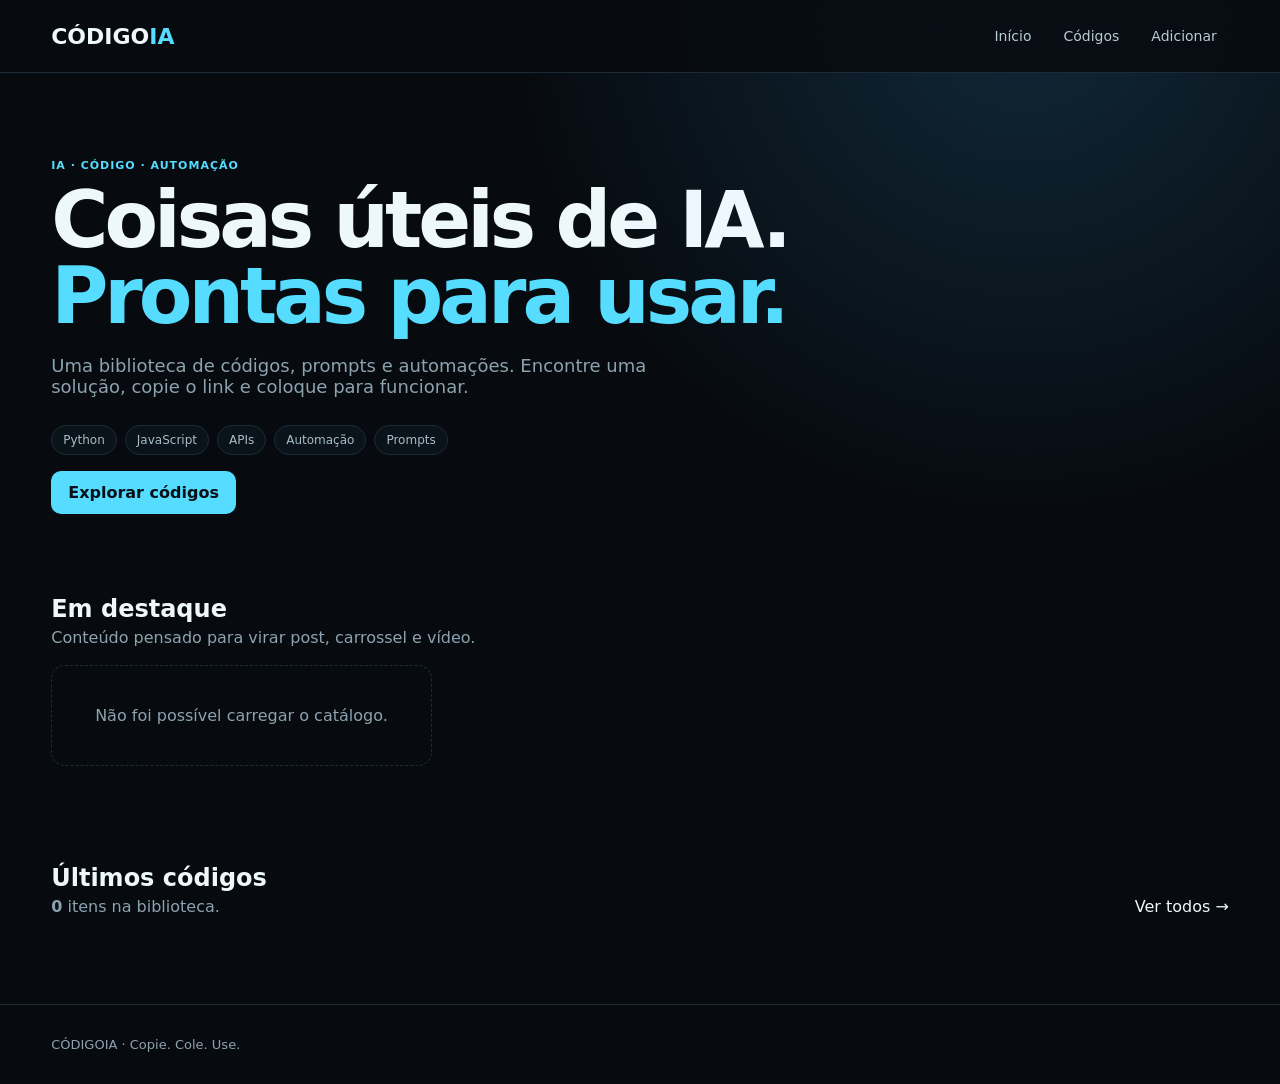
==== index.html @ 951f59fd "Add files via upload" ====
<!doctype html><html lang="pt-BR"><head><meta charset="utf-8"><meta name="viewport" content="width=device-width,initial-scale=1"><title>CódigoIA — Códigos úteis de IA</title><meta name="description" content="Códigos, automações e ferramentas de IA prontos para copiar e usar."><link rel="stylesheet" href="style.css"><link rel="manifest" href="site.webmanifest"></head><body><header class="nav"><div class="container navin"><a class="brand" href="index.html">CÓDIGO<span>IA</span></a><nav class="links"><a href="index.html">Início</a><a href="catalog.html">Códigos</a><a href="admin.html">Adicionar</a></nav></div></header><main><section class="hero container"><div class="eyebrow">IA · CÓDIGO · AUTOMAÇÃO</div><h1>Coisas úteis de IA.<br><span>Prontas para usar.</span></h1><p>Uma biblioteca de códigos, prompts e automações. Encontre uma solução, copie o link e coloque para funcionar.</p><div class="pills"><span class="pill">Python</span><span class="pill">JavaScript</span><span class="pill">APIs</span><span class="pill">Automação</span><span class="pill">Prompts</span></div><a class="btn" href="catalog.html">Explorar códigos</a></section><section class="section container"><div class="sectionhead"><div><h2>Em destaque</h2><p>Conteúdo pensado para virar post, carrossel e vídeo.</p></div></div><div id="featured" class="grid"></div></section><section class="section container"><div class="sectionhead"><div><h2>Últimos códigos</h2><p><strong id="count">0</strong> itens na biblioteca.</p></div><a href="catalog.html">Ver todos →</a></div><div id="latest" class="grid"></div></section></main><footer><div class="container">CÓDIGOIA · Copie. Cole. Use.</div></footer><script src="app.js"></script><script>initHome()</script></body></html>
---- style.css ----
:root{--bg:#070b10;--panel:#0e151d;--line:#1d2b38;--text:#eef7fb;--muted:#8da2af;--accent:#55dcff}
*{box-sizing:border-box}html{scroll-behavior:smooth}body{margin:0;background:radial-gradient(circle at 80% 0,#102838 0,transparent 34%),var(--bg);color:var(--text);font-family:Inter,system-ui,-apple-system,Segoe UI,Arial,sans-serif}a{color:inherit;text-decoration:none}button,input,select,textarea{font:inherit}
.container{width:min(1180px,92%);margin:auto}.nav{position:sticky;top:0;z-index:20;background:rgba(7,11,16,.86);backdrop-filter:blur(16px);border-bottom:1px solid var(--line)}.navin{height:72px;display:flex;align-items:center;justify-content:space-between;gap:20px}.brand{font-weight:900;font-size:22px}.brand span{color:var(--accent)}.links{display:flex;gap:8px}.links a{padding:9px 12px;border-radius:9px;color:#b9cbd5;font-size:14px}.links a:hover{background:#13212c;color:#fff}
.hero{padding:86px 0 65px}.hero h1{font-size:clamp(40px,7vw,78px);line-height:.98;max-width:800px;margin:10px 0 20px;letter-spacing:-4px}.hero h1 span{color:var(--accent)}.hero p{max-width:650px;color:var(--muted);font-size:18px}.eyebrow{color:var(--accent);font-size:11px;text-transform:uppercase;font-weight:800;letter-spacing:1px}.pills{display:flex;flex-wrap:wrap;gap:8px;margin:28px 0}.pill{border:1px solid var(--line);background:#0b131a;padding:7px 11px;border-radius:999px;color:#a8bbc6;font-size:12px}
.section{padding:28px 0 70px}.sectionhead{display:flex;align-items:end;justify-content:space-between;margin-bottom:18px}.sectionhead h1,.sectionhead h2{margin:0}.sectionhead p{color:var(--muted);margin:5px 0 0}.grid{display:grid;grid-template-columns:repeat(3,1fr);gap:18px}.card{background:linear-gradient(180deg,#101923,#0c131a);border:1px solid var(--line);border-radius:16px;overflow:hidden;transition:.2s}.card:hover{transform:translateY(-4px);border-color:#2f566a}.cover{width:100%;aspect-ratio:16/9;object-fit:cover;background:#0b1117}.cardbody{padding:16px}.card h3{margin:6px 0;font-size:18px}.card p{color:var(--muted);font-size:13px;min-height:40px}.tags{display:flex;flex-wrap:wrap;gap:6px;margin:12px 0}.tag{font-size:11px;padding:5px 8px;background:#13202a;border-radius:7px;color:#9eb6c3}.actions,.tools{display:flex;gap:8px;margin-top:14px}.actions .btn{flex:1;text-align:center;font-size:12px}.btn{border:0;background:var(--accent);color:#061016;font-weight:800;padding:12px 17px;border-radius:10px;cursor:pointer}.btn.secondary{background:#17232d;color:#dceaf0;border:1px solid var(--line)}.searchbar{display:flex;gap:10px;margin:20px 0}.searchbar input,.searchbar select{flex:1;background:var(--panel);border:1px solid var(--line);color:#fff;padding:14px 16px;border-radius:12px;outline:none}.empty{padding:40px;text-align:center;border:1px dashed var(--line);border-radius:14px;color:var(--muted)}
.detail{padding:55px 0 80px}.detailgrid{display:grid;grid-template-columns:1fr 1fr;gap:32px}.detail .cover{border-radius:18px;border:1px solid var(--line)}.detail h1{font-size:44px;line-height:1.05;margin:8px 0 16px}.detail p{color:var(--muted);line-height:1.75}
.admin{padding:45px 0 80px}.form{display:grid;grid-template-columns:1fr 1fr;gap:14px}.field{display:flex;flex-direction:column;gap:7px}.field.full{grid-column:1/-1}.field label{font-size:12px;color:#9fb3be;font-weight:700}.field input,.field textarea,.field select{background:#0c141b;color:#fff;border:1px solid var(--line);border-radius:10px;padding:11px 12px;outline:none}.field textarea{min-height:110px;resize:vertical}.preview{max-width:420px;border-radius:14px;border:1px solid var(--line);margin-top:12px}.notice{padding:12px 14px;border:1px solid #254657;background:#0d1d26;border-radius:10px;color:#a9c8d5;margin:16px 0}
footer{border-top:1px solid var(--line);padding:32px 0;color:var(--muted);font-size:13px}
@media(max-width:850px){.grid{grid-template-columns:1fr 1fr}.detailgrid,.form{grid-template-columns:1fr}.field.full{grid-column:auto}}@media(max-width:560px){.grid{grid-template-columns:1fr}.hero{padding-top:55px}.hero h1{letter-spacing:-2px}.detail h1{font-size:34px}.links a:nth-child(2){display:none}}

.contentbox{margin-top:40px;padding:24px;background:var(--panel);border:1px solid var(--line);border-radius:16px}.contentbox p{margin-bottom:0}
.status{display:inline-flex;padding:5px 8px;border-radius:999px;font-size:10px;background:#13202a;color:#a8bbc6}.adminnav{display:flex;gap:8px;flex-wrap:wrap}.danger{background:#34161a!important;color:#ffd9dc!important}.success{border-color:#2c6146!important;background:#0d2117!important}.muted{color:var(--muted)}
.tablewrap{overflow:auto;border:1px solid var(--line);border-radius:14px}.admin-table{width:100%;border-collapse:collapse;min-width:700px}.admin-table th,.admin-table td{padding:12px;text-align:left;border-bottom:1px solid var(--line);font-size:13px}.admin-table th{color:#9fb3be}.toast{position:fixed;right:18px;bottom:18px;max-width:360px;padding:13px 16px;border-radius:12px;background:#10202a;border:1px solid #2a5263;box-shadow:0 12px 40px #0008;z-index:100}.dropzone{border:1px dashed #315467;padding:18px;border-radius:12px;text-align:center}.dropzone input{display:block;margin:10px auto}
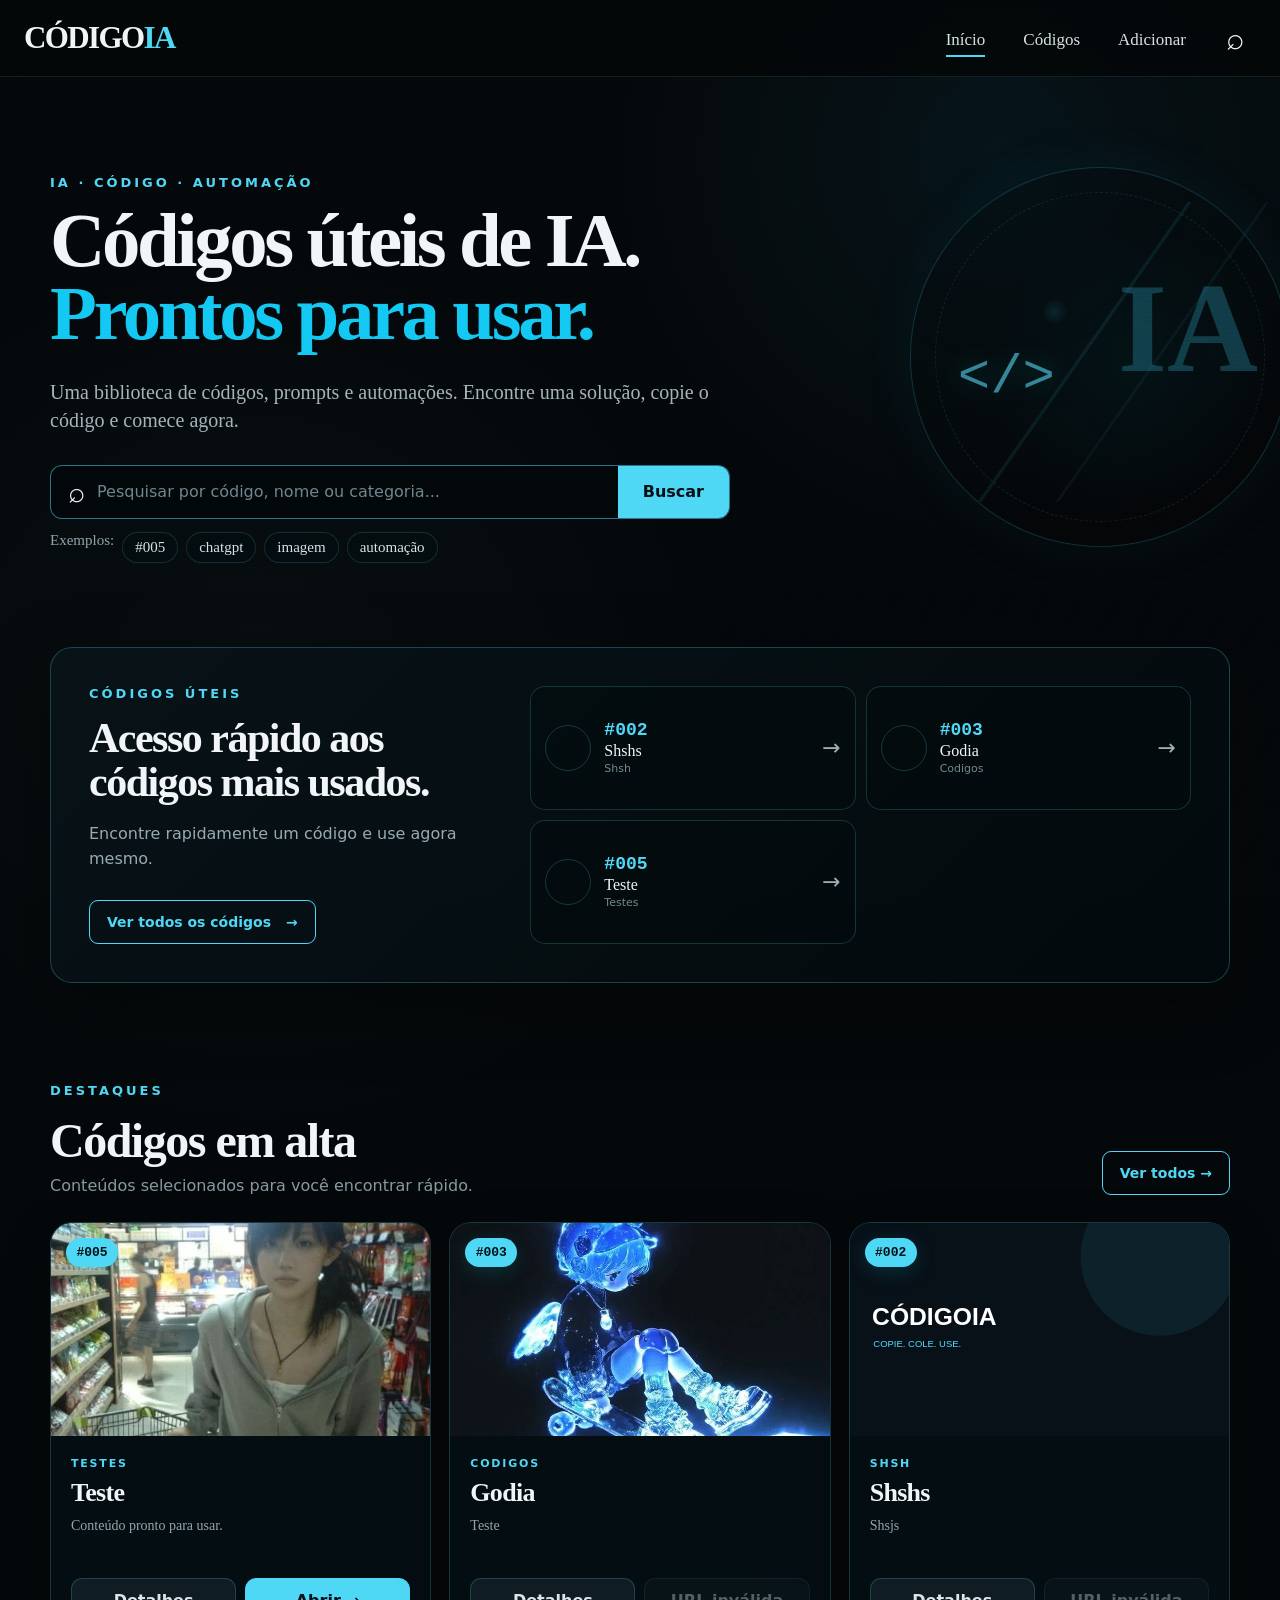
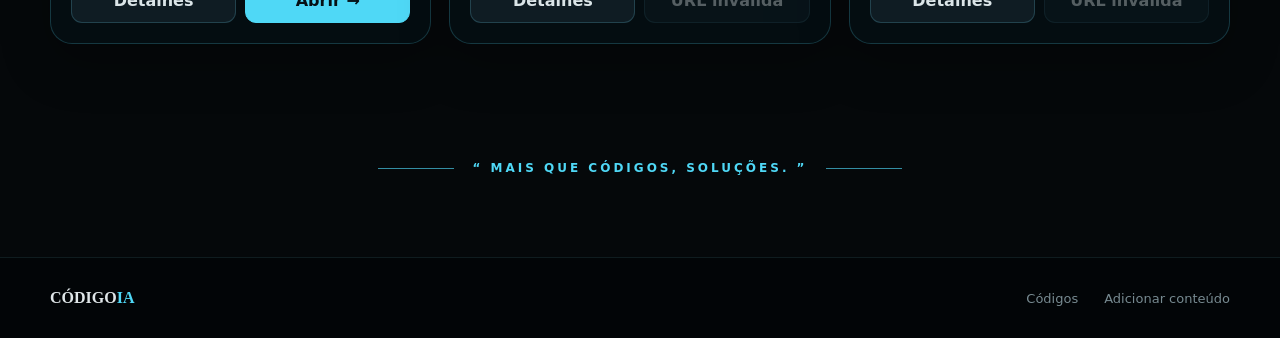
==== commit 40e2c9eb: "Add files via upload" ====
--- a/index.html
+++ b/index.html
@@ -1 +1,15 @@
-<!doctype html><html lang="pt-BR"><head><meta charset="utf-8"><meta name="viewport" content="width=device-width,initial-scale=1"><title>CódigoIA — Códigos úteis de IA</title><meta name="description" content="Códigos, automações e ferramentas de IA prontos para copiar e usar."><link rel="stylesheet" href="style.css"><link rel="manifest" href="site.webmanifest"></head><body><header class="nav"><div class="container navin"><a class="brand" href="index.html">CÓDIGO<span>IA</span></a><nav class="links"><a href="index.html">Início</a><a href="catalog.html">Códigos</a><a href="admin.html">Adicionar</a></nav></div></header><main><section class="hero container"><div class="eyebrow">IA · CÓDIGO · AUTOMAÇÃO</div><h1>Coisas úteis de IA.<br><span>Prontas para usar.</span></h1><p>Uma biblioteca de códigos, prompts e automações. Encontre uma solução, copie o link e coloque para funcionar.</p><div class="pills"><span class="pill">Python</span><span class="pill">JavaScript</span><span class="pill">APIs</span><span class="pill">Automação</span><span class="pill">Prompts</span></div><a class="btn" href="catalog.html">Explorar códigos</a></section><section class="section container"><div class="sectionhead"><div><h2>Em destaque</h2><p>Conteúdo pensado para virar post, carrossel e vídeo.</p></div></div><div id="featured" class="grid"></div></section><section class="section container"><div class="sectionhead"><div><h2>Últimos códigos</h2><p><strong id="count">0</strong> itens na biblioteca.</p></div><a href="catalog.html">Ver todos →</a></div><div id="latest" class="grid"></div></section></main><footer><div class="container">CÓDIGOIA · Copie. Cole. Use.</div></footer><script src="app.js"></script><script>initHome()</script></body></html>+<!doctype html>
+<html lang="pt-BR">
+<head>
+<meta charset="utf-8"><meta name="viewport" content="width=device-width, initial-scale=1"><meta name="theme-color" content="#05080a"><meta name="description" content="CódigoIA — códigos, prompts e automações prontas para usar."><title>CódigoIA — Códigos úteis de IA</title><link rel="stylesheet" href="style.css?v=20260930">
+</head>
+<body data-page="home">
+<div class="site-noise"></div>
+<header class="site-header"><div class="header-inner"><a class="brand" href="index.html">CÓDIGO<span>IA</span></a><nav class="main-nav"><a class="active" href="index.html">Início</a><a href="catalog.html">Códigos</a><a href="admin.html">Adicionar</a></nav><a class="header-search" href="catalog.html" aria-label="Pesquisar">⌕</a></div></header>
+<main>
+<section class="hero container"><div class="hero-copy"><p class="eyebrow">IA · CÓDIGO · AUTOMAÇÃO</p><h1>Códigos úteis de IA.<br><span>Prontos para usar.</span></h1><p class="hero-text">Uma biblioteca de códigos, prompts e automações. Encontre uma solução, copie o código e comece agora.</p><form class="search-box" id="homeSearch"><span class="search-icon">⌕</span><input id="homeSearchInput" type="search" placeholder="Pesquisar por código, nome ou categoria..." autocomplete="off"><button>Buscar</button></form><div class="search-examples"><span>Exemplos:</span><button type="button" data-search="#005">#005</button><button type="button" data-search="chatgpt">chatgpt</button><button type="button" data-search="imagem">imagem</button><button type="button" data-search="automação">automação</button></div></div><div class="hero-art" aria-hidden="true"><div class="hero-circle"></div><div class="hero-lines"></div><span class="hero-code">&lt;/&gt;</span><span class="hero-ia">IA</span></div></section>
+<section class="quick-section container"><div class="quick-intro"><p class="eyebrow">CÓDIGOS ÚTEIS</p><h2>Acesso rápido aos<br>códigos mais usados.</h2><p>Encontre rapidamente um código e use agora mesmo.</p><a class="outline-btn" href="catalog.html">Ver todos os códigos <span>→</span></a></div><div class="quick-grid" id="quickCodes"><div class="loading-box">Carregando códigos...</div></div></section>
+<section class="featured-section container"><div class="section-heading"><div><p class="eyebrow">DESTAQUES</p><h2>Códigos em alta</h2><p>Conteúdos selecionados para você encontrar rápido.</p></div><a class="section-link" href="catalog.html">Ver todos →</a></div><div class="card-grid featured-grid" id="featured"><div class="loading-box">Carregando...</div></div></section>
+<section class="closing container"><span></span><p>“ MAIS QUE CÓDIGOS, SOLUÇÕES. ”</p><span></span></section>
+</main><footer class="site-footer"><div class="container footer-inner"><span>CÓDIGO<span>IA</span></span><a href="catalog.html">Códigos</a><a href="admin.html">Adicionar conteúdo</a></div></footer><script src="app.js?v=20260930"></script>
+</body></html>
--- a/style.css
+++ b/style.css
@@ -1,15 +1 @@
- 
-:root{--bg:#070b10;--panel:#0e151d;--line:#1d2b38;--text:#eef7fb;--muted:#8da2af;--accent:#55dcff}
-*{box-sizing:border-box}html{scroll-behavior:smooth}body{margin:0;background:radial-gradient(circle at 80% 0,#102838 0,transparent 34%),var(--bg);color:var(--text);font-family:Inter,system-ui,-apple-system,Segoe UI,Arial,sans-serif}a{color:inherit;text-decoration:none}button,input,select,textarea{font:inherit}
-.container{width:min(1180px,92%);margin:auto}.nav{position:sticky;top:0;z-index:20;background:rgba(7,11,16,.86);backdrop-filter:blur(16px);border-bottom:1px solid var(--line)}.navin{height:72px;display:flex;align-items:center;justify-content:space-between;gap:20px}.brand{font-weight:900;font-size:22px}.brand span{color:var(--accent)}.links{display:flex;gap:8px}.links a{padding:9px 12px;border-radius:9px;color:#b9cbd5;font-size:14px}.links a:hover{background:#13212c;color:#fff}
-.hero{padding:86px 0 65px}.hero h1{font-size:clamp(40px,7vw,78px);line-height:.98;max-width:800px;margin:10px 0 20px;letter-spacing:-4px}.hero h1 span{color:var(--accent)}.hero p{max-width:650px;color:var(--muted);font-size:18px}.eyebrow{color:var(--accent);font-size:11px;text-transform:uppercase;font-weight:800;letter-spacing:1px}.pills{display:flex;flex-wrap:wrap;gap:8px;margin:28px 0}.pill{border:1px solid var(--line);background:#0b131a;padding:7px 11px;border-radius:999px;color:#a8bbc6;font-size:12px}
-.section{padding:28px 0 70px}.sectionhead{display:flex;align-items:end;justify-content:space-between;margin-bottom:18px}.sectionhead h1,.sectionhead h2{margin:0}.sectionhead p{color:var(--muted);margin:5px 0 0}.grid{display:grid;grid-template-columns:repeat(3,1fr);gap:18px}.card{background:linear-gradient(180deg,#101923,#0c131a);border:1px solid var(--line);border-radius:16px;overflow:hidden;transition:.2s}.card:hover{transform:translateY(-4px);border-color:#2f566a}.cover{width:100%;aspect-ratio:16/9;object-fit:cover;background:#0b1117}.cardbody{padding:16px}.card h3{margin:6px 0;font-size:18px}.card p{color:var(--muted);font-size:13px;min-height:40px}.tags{display:flex;flex-wrap:wrap;gap:6px;margin:12px 0}.tag{font-size:11px;padding:5px 8px;background:#13202a;border-radius:7px;color:#9eb6c3}.actions,.tools{display:flex;gap:8px;margin-top:14px}.actions .btn{flex:1;text-align:center;font-size:12px}.btn{border:0;background:var(--accent);color:#061016;font-weight:800;padding:12px 17px;border-radius:10px;cursor:pointer}.btn.secondary{background:#17232d;color:#dceaf0;border:1px solid var(--line)}.searchbar{display:flex;gap:10px;margin:20px 0}.searchbar input,.searchbar select{flex:1;background:var(--panel);border:1px solid var(--line);color:#fff;padding:14px 16px;border-radius:12px;outline:none}.empty{padding:40px;text-align:center;border:1px dashed var(--line);border-radius:14px;color:var(--muted)}
-.detail{padding:55px 0 80px}.detailgrid{display:grid;grid-template-columns:1fr 1fr;gap:32px}.detail .cover{border-radius:18px;border:1px solid var(--line)}.detail h1{font-size:44px;line-height:1.05;margin:8px 0 16px}.detail p{color:var(--muted);line-height:1.75}
-.admin{padding:45px 0 80px}.form{display:grid;grid-template-columns:1fr 1fr;gap:14px}.field{display:flex;flex-direction:column;gap:7px}.field.full{grid-column:1/-1}.field label{font-size:12px;color:#9fb3be;font-weight:700}.field input,.field textarea,.field select{background:#0c141b;color:#fff;border:1px solid var(--line);border-radius:10px;padding:11px 12px;outline:none}.field textarea{min-height:110px;resize:vertical}.preview{max-width:420px;border-radius:14px;border:1px solid var(--line);margin-top:12px}.notice{padding:12px 14px;border:1px solid #254657;background:#0d1d26;border-radius:10px;color:#a9c8d5;margin:16px 0}
-footer{border-top:1px solid var(--line);padding:32px 0;color:var(--muted);font-size:13px}
-@media(max-width:850px){.grid{grid-template-columns:1fr 1fr}.detailgrid,.form{grid-template-columns:1fr}.field.full{grid-column:auto}}@media(max-width:560px){.grid{grid-template-columns:1fr}.hero{padding-top:55px}.hero h1{letter-spacing:-2px}.detail h1{font-size:34px}.links a:nth-child(2){display:none}}
-
-.contentbox{margin-top:40px;padding:24px;background:var(--panel);border:1px solid var(--line);border-radius:16px}.contentbox p{margin-bottom:0}
-.status{display:inline-flex;padding:5px 8px;border-radius:999px;font-size:10px;background:#13202a;color:#a8bbc6}.adminnav{display:flex;gap:8px;flex-wrap:wrap}.danger{background:#34161a!important;color:#ffd9dc!important}.success{border-color:#2c6146!important;background:#0d2117!important}.muted{color:var(--muted)}
-.tablewrap{overflow:auto;border:1px solid var(--line);border-radius:14px}.admin-table{width:100%;border-collapse:collapse;min-width:700px}.admin-table th,.admin-table td{padding:12px;text-align:left;border-bottom:1px solid var(--line);font-size:13px}.admin-table th{color:#9fb3be}.toast{position:fixed;right:18px;bottom:18px;max-width:360px;padding:13px 16px;border-radius:12px;background:#10202a;border:1px solid #2a5263;box-shadow:0 12px 40px #0008;z-index:100}.dropzone{border:1px dashed #315467;padding:18px;border-radius:12px;text-align:center}.dropzone input{display:block;margin:10px auto}
-
+:root{--bg:#05080a;--panel:rgba(7,18,23,.93);--line:rgba(74,207,239,.25);--cyan:#4fd8f6;--cyan2:#13c8f2;--white:#f2f5f7;--muted:#93a6ae;--max:1180px;--shadow:0 22px 70px rgba(0,0,0,.42)}*{box-sizing:border-box}html{scroll-behavior:smooth}body{margin:0;min-height:100vh;color:var(--white);background:radial-gradient(circle at 78% 8%,rgba(10,105,130,.13),transparent 24rem),radial-gradient(circle at 20% 36%,rgba(26,73,82,.1),transparent 28rem),#05080a;font-family:Inter,ui-sans-serif,system-ui,-apple-system,"Segoe UI",sans-serif;overflow-x:hidden}body:before{content:"";position:fixed;inset:0;pointer-events:none;opacity:.28;background:repeating-linear-gradient(117deg,transparent 0 12px,rgba(255,255,255,.018) 13px,transparent 15px 33px),repeating-linear-gradient(7deg,transparent 0 25px,rgba(255,255,255,.012) 26px,transparent 28px 52px);z-index:-2}.site-noise{position:fixed;inset:0;pointer-events:none;z-index:20;opacity:.05;background:repeating-linear-gradient(0deg,rgba(255,255,255,.5) 0 1px,transparent 1px 4px);mix-blend-mode:overlay}.container{width:min(calc(100% - 48px),var(--max));margin-inline:auto}a{color:inherit;text-decoration:none}button,input,select{font:inherit}.site-header{position:sticky;top:0;z-index:50;background:rgba(4,7,9,.88);border-bottom:1px solid rgba(115,190,210,.14);backdrop-filter:blur(18px)}.header-inner{width:min(calc(100% - 48px),1320px);min-height:76px;margin:auto;display:flex;align-items:center;gap:28px}.brand{font-family:Georgia,"Times New Roman",serif;font-size:31px;font-weight:800;letter-spacing:-1.6px;white-space:nowrap}.brand span,.footer-inner>span span{color:var(--cyan)}.main-nav{display:flex;gap:38px;margin-left:auto}.main-nav a{position:relative;color:#d9e1e4;font-family:Georgia,serif;font-size:17px;padding:27px 0 24px}.main-nav a:after{content:"";position:absolute;left:0;right:0;bottom:17px;height:2px;background:var(--cyan);transform:scaleX(0);transition:.2s}.main-nav a:hover:after,.main-nav a.active:after{transform:scaleX(1)}.header-search{width:42px;height:42px;display:grid;place-items:center;color:var(--white);font-size:31px}.hero{position:relative;min-height:570px;display:flex;align-items:center;padding:90px 0 76px;isolation:isolate}.hero-copy{position:relative;z-index:2;width:min(720px,100%)}.eyebrow{margin:0 0 15px;color:var(--cyan);font-size:13px;font-weight:800;letter-spacing:3px;text-transform:uppercase}.hero h1,.catalog-head h1,.not-found h1{margin:0;font-family:Georgia,"Times New Roman",serif;font-size:clamp(52px,6vw,82px);line-height:.95;letter-spacing:-3.4px}.hero h1 span{color:var(--cyan2)}.hero-text{max-width:700px;margin:28px 0 30px;color:#a4b4ba;font-family:Georgia,serif;font-size:20px;line-height:1.38}.search-box,.catalog-search{width:min(680px,100%);min-height:54px;display:flex;align-items:center;border:1px solid rgba(74,207,239,.55);border-radius:12px;background:rgba(2,8,11,.8);overflow:hidden}.search-icon{padding-left:17px;font-size:29px}.search-box input,.catalog-search input{flex:1;min-width:0;border:0;outline:0;color:var(--white);background:transparent;padding:14px 12px}.search-box input::placeholder,.catalog-search input::placeholder{color:#71858d}.search-box button{align-self:stretch;border:0;padding:0 25px;color:#061015;background:var(--cyan);font-weight:800;cursor:pointer}.search-examples{display:flex;flex-wrap:wrap;gap:8px;margin-top:13px;color:#91a4ab;font:15px Georgia,serif}.search-examples button{border:1px solid rgba(102,191,215,.18);border-radius:999px;padding:6px 12px;color:#d8e2e5;background:rgba(4,13,17,.72);cursor:pointer}.hero-art{position:absolute;right:-90px;top:35px;width:570px;height:500px;pointer-events:none;z-index:1;opacity:.8}.hero-circle{position:absolute;right:30px;top:55px;width:380px;height:380px;border-radius:50%;border:1px solid rgba(62,208,240,.25);box-shadow:0 0 70px rgba(0,170,210,.08);background:radial-gradient(circle at 38% 38%,rgba(52,171,198,.18),transparent 4%),radial-gradient(circle at 60% 54%,rgba(13,85,104,.12),transparent 47%),rgba(2,7,9,.18)}.hero-circle:after{content:"";position:absolute;inset:24px;border-radius:50%;border:1px dashed rgba(92,213,236,.16)}.hero-lines{position:absolute;right:0;top:90px;width:100%;height:300px;background:linear-gradient(125deg,transparent 0 56%,rgba(66,202,231,.12) 56.2% 56.5%,transparent 56.7%),linear-gradient(125deg,transparent 0 66%,rgba(66,202,231,.08) 66.2% 66.4%,transparent 66.6%)}.hero-code{position:absolute;right:265px;top:235px;color:rgba(87,213,241,.75);font:54px monospace;text-shadow:0 0 25px rgba(47,202,236,.35)}.hero-ia{position:absolute;right:62px;top:145px;color:rgba(54,190,222,.34);font:800 126px Georgia,serif}.quick-section{display:grid;grid-template-columns:.9fr 1.5fr;gap:45px;padding:38px;border:1px solid rgba(70,193,220,.3);border-radius:22px;background:linear-gradient(135deg,rgba(8,19,24,.96),rgba(3,10,13,.94));box-shadow:var(--shadow)}.quick-intro h2,.section-heading h2,.catalog-meta h2,.about-box h2{margin:0;font-family:Georgia,"Times New Roman",serif;font-weight:800;letter-spacing:-1.5px}.quick-intro h2{font-size:clamp(30px,3.5vw,42px);line-height:1.05}.quick-intro>p:not(.eyebrow){max-width:370px;color:#98aab1;line-height:1.55;margin:18px 0 28px}.outline-btn,.section-link{display:inline-flex;align-items:center;gap:15px;border:1px solid var(--cyan);border-radius:9px;padding:13px 17px;color:var(--cyan);font-size:14px;font-weight:800}.outline-btn:hover,.section-link:hover{color:#071116;background:var(--cyan)}.quick-grid{display:grid;grid-template-columns:repeat(2,minmax(0,1fr));gap:10px}.quick-item{min-height:82px;display:flex;align-items:center;gap:13px;padding:12px 14px;border:1px solid rgba(87,195,218,.22);border-radius:15px;background:rgba(2,10,13,.6);transition:.2s}.quick-item:hover{border-color:rgba(74,207,239,.55);transform:translateY(-2px);background:rgba(8,25,31,.9)}.quick-icon{width:46px;height:46px;flex:0 0 46px;display:grid;place-items:center;border:1px solid rgba(83,212,239,.22);border-radius:50%;color:var(--cyan);font:17px monospace}.quick-text{min-width:0;display:grid;gap:2px}.quick-text strong{color:var(--cyan);font:900 18px monospace}.quick-text span{overflow:hidden;text-overflow:ellipsis;white-space:nowrap;font-family:Georgia,serif}.quick-text small{color:#73878f;font-size:11px}.quick-arrow{margin-left:auto;color:#9eafb5;font-size:22px}.featured-section{padding:100px 0 45px}.section-heading,.catalog-meta{display:flex;align-items:end;justify-content:space-between;gap:25px;margin-bottom:27px}.section-heading h2{font-size:clamp(35px,4vw,48px)}.section-heading>div>p:last-child{margin:8px 0 0;color:#879aa1}.card-grid{display:grid;grid-template-columns:repeat(3,minmax(0,1fr));gap:18px}.content-card{min-width:0;overflow:hidden;border:1px solid rgba(75,191,218,.24);border-radius:22px;background:rgba(5,15,19,.91);box-shadow:0 18px 50px rgba(0,0,0,.28);transition:.2s}.content-card:hover{transform:translateY(-5px);border-color:rgba(79,216,246,.55);box-shadow:0 25px 65px rgba(0,0,0,.42)}.card-image-wrap{position:relative;display:block;aspect-ratio:16/9;overflow:hidden;background:#091318}.card-image{width:100%;height:100%;display:block;object-fit:cover;transition:.35s}.content-card:hover .card-image{transform:scale(1.035)}.code-badge{position:absolute;left:15px;top:15px;display:inline-flex;min-width:52px;justify-content:center;padding:7px 10px;border-radius:999px;color:#031015;background:var(--cyan);font:900 13px monospace;box-shadow:0 5px 20px rgba(0,195,235,.18)}.card-body{padding:21px 20px 20px}.card-category,.detail-category span{color:var(--cyan);font-size:11px;font-weight:900;letter-spacing:1.8px;text-transform:uppercase}.card-body h3{margin:8px 0;font:800 26px Georgia,serif;letter-spacing:-.7px}.card-body p{min-height:43px;margin:0;color:#94a6ad;font:14px/1.4 Georgia,serif}.card-actions{display:grid;grid-template-columns:1fr 1fr;gap:9px;margin-top:19px}.action-btn{min-height:45px;display:inline-flex;align-items:center;justify-content:center;gap:8px;padding:9px 13px;border:1px solid rgba(97,184,207,.24);border-radius:11px;color:#dbe5e8;background:rgba(20,37,44,.78);font-weight:800;cursor:pointer;text-align:center}.action-btn:hover{border-color:rgba(74,207,239,.55)}.action-btn.primary{color:#061014;background:var(--cyan);border-color:var(--cyan)}.action-btn.disabled,.action-btn:disabled{opacity:.38;cursor:not-allowed}.secondary{background:rgba(17,31,38,.9)}.closing{display:flex;align-items:center;justify-content:center;gap:18px;padding:72px 0 82px}.closing span{width:76px;height:1px;background:var(--cyan);opacity:.65}.closing p{margin:0;color:var(--cyan);font-size:12px;font-weight:900;letter-spacing:3px}.site-footer{border-top:1px solid rgba(105,185,205,.12);background:rgba(2,5,7,.7)}.footer-inner{min-height:80px;display:flex;align-items:center;gap:26px;color:#778a91;font-size:13px}.footer-inner>span{margin-right:auto;color:#dfe6e8;font:800 16px Georgia,serif}.catalog-head{padding:80px 0 45px}.catalog-head h1{font-size:clamp(48px,6vw,72px)}.catalog-head>p:not(.eyebrow){margin:18px 0 26px;color:#95a8af;font:19px Georgia,serif}.catalog-search{max-width:820px}.result-count{min-width:38px;margin-right:12px;color:var(--cyan);font:900 16px monospace;text-align:center}.filter-row{display:flex;align-items:end;gap:12px;margin-top:15px}.filter-row label{display:grid;gap:6px}.filter-row label span{color:#71858d;font-size:11px;font-weight:800;letter-spacing:1px;text-transform:uppercase}.filter-row select,.clear-filter{height:42px;border:1px solid rgba(89,183,207,.23);border-radius:9px;padding:0 12px;color:#dbe6e9;background:#091419}.filter-row select{min-width:220px}.clear-filter{cursor:pointer}.catalog-section{padding-bottom:80px}.catalog-meta{align-items:center}.catalog-meta h2{font-size:28px}.catalog-hint{color:#71848b;font-size:13px}.catalog-hint strong{color:var(--cyan)}.empty-state,.loading-box{min-height:130px;display:flex;align-items:center;justify-content:center;flex-direction:column;gap:7px;grid-column:1/-1;border:1px dashed rgba(81,179,204,.2);border-radius:18px;color:#71868e;text-align:center;padding:25px}.empty-state strong{color:#dbe4e7}.item-page{padding:48px 0 90px}.back-link{display:inline-flex;margin-bottom:24px;color:#8fa4ab;font-size:14px}.back-link:hover{color:var(--cyan)}.detail-shell{display:grid;grid-template-columns:minmax(0,1.08fr) minmax(380px,.92fr);gap:54px;align-items:center;padding:25px 0 65px}.detail-image-frame{position:relative;min-height:480px;overflow:hidden;border:1px solid rgba(82,203,230,.28);border-radius:24px;background:#071014;box-shadow:var(--shadow)}.detail-image-frame img{width:100%;height:100%;min-height:480px;display:block;object-fit:cover}.detail-image-frame .code-badge{z-index:2;left:20px;top:20px}.detail-category{display:flex;align-items:center;gap:14px;margin-bottom:13px}.detail-category b{color:#dce7ea;font:1em monospace;letter-spacing:1px}.detail-info h1{margin:0;font:800 clamp(45px,5vw,72px)/.98 Georgia,serif;letter-spacing:-2.5px}.detail-description{max-width:620px;margin:23px 0;color:#9cafb6;font:20px/1.45 Georgia,serif}.tags{display:flex;flex-wrap:wrap;gap:7px;margin:18px 0}.tag{border:1px solid rgba(79,195,220,.22);border-radius:999px;padding:6px 10px;color:#8fa8b0;background:rgba(5,17,22,.75);font-size:11px}.code-callout{display:flex;align-items:center;justify-content:space-between;gap:18px;margin:26px 0 14px;padding:15px 16px;border:1px solid rgba(79,195,220,.25);border-radius:16px;background:rgba(9,26,32,.85)}.code-callout>div{display:flex;align-items:center;gap:16px}.code-callout span{max-width:100px;color:#83979f;font-size:11px;font-weight:800;line-height:1.2;text-transform:uppercase}.code-callout strong{color:var(--cyan);font:25px monospace}.copy-code{border:1px solid rgba(105,187,210,.25);border-radius:10px;padding:9px 13px;color:#dbe7e9;background:rgba(20,40,47,.8);font-weight:800;cursor:pointer}.detail-actions{display:flex;flex-wrap:wrap;gap:10px;margin-top:12px}.big-btn{min-height:52px;padding-inline:20px}.about-box{max-width:760px;margin-top:20px;padding:38px 45px;border:1px solid rgba(76,190,216,.22);border-radius:22px;background:linear-gradient(135deg,rgba(8,20,25,.94),rgba(4,12,16,.92))}.about-box h2{margin-top:4px;font-size:34px}.about-box p{margin:15px 0 0;color:#9aadb4;font:18px/1.5 Georgia,serif}.about-box strong{color:var(--cyan)}.not-found{min-height:62vh;display:flex;flex-direction:column;align-items:flex-start;justify-content:center;max-width:700px}.not-found p{color:#8da1a8;font:19px/1.5 Georgia,serif;margin:12px 0 25px}@media(max-width:1000px){.hero-art{right:-210px;opacity:.4}.quick-section{grid-template-columns:1fr}.detail-shell{grid-template-columns:1fr}.detail-image-frame,.detail-image-frame img{min-height:430px}}@media(max-width:760px){.container,.header-inner{width:min(calc(100% - 30px),var(--max))}.header-inner{min-height:66px;gap:10px}.brand{font-size:24px}.main-nav{gap:18px}.main-nav a{padding:23px 0 20px;font-size:14px}.header-search{display:none}.hero{min-height:auto;padding:58px 0 55px}.hero-art{display:none}.hero h1{font-size:clamp(44px,12vw,62px);letter-spacing:-2.5px}.hero-text{font-size:18px}.quick-section{padding:25px 18px;gap:28px}.quick-grid{grid-template-columns:1fr}.featured-section{padding-top:70px}.section-heading,.catalog-meta{align-items:flex-start;flex-direction:column}.card-grid,.catalog-grid{grid-template-columns:1fr}.catalog-head{padding:58px 0 35px}.catalog-head h1{font-size:52px}.filter-row{align-items:stretch;flex-direction:column}.filter-row select{width:100%}.clear-filter{width:fit-content}.detail-shell{gap:30px;padding-bottom:35px}.detail-image-frame,.detail-image-frame img{min-height:300px;max-height:440px}.detail-info h1{font-size:52px}.detail-description{font-size:18px}.code-callout{align-items:stretch;flex-direction:column}.code-callout>div{justify-content:space-between}.copy-code{width:100%}.detail-actions{display:grid;grid-template-columns:1fr}.about-box{padding:28px 23px}.closing{padding:55px 0 65px}.closing span{width:35px}.closing p{font-size:10px;letter-spacing:1.7px;text-align:center}.footer-inner{min-height:100px;flex-wrap:wrap;padding:20px 0}.footer-inner>span{width:100%}}@media(max-width:470px){.main-nav{gap:13px}.main-nav a{font-size:13px}.hero h1{font-size:43px}.search-box button{padding-inline:16px}.search-examples span{width:100%}.quick-item{min-height:75px}.quick-icon{width:40px;height:40px;flex-basis:40px}.card-body{padding:18px 16px 17px}.card-body h3{font-size:24px}.detail-info h1{font-size:44px}.detail-image-frame,.detail-image-frame img{min-height:245px}.code-callout>div{gap:8px}.code-callout strong{font-size:22px}}
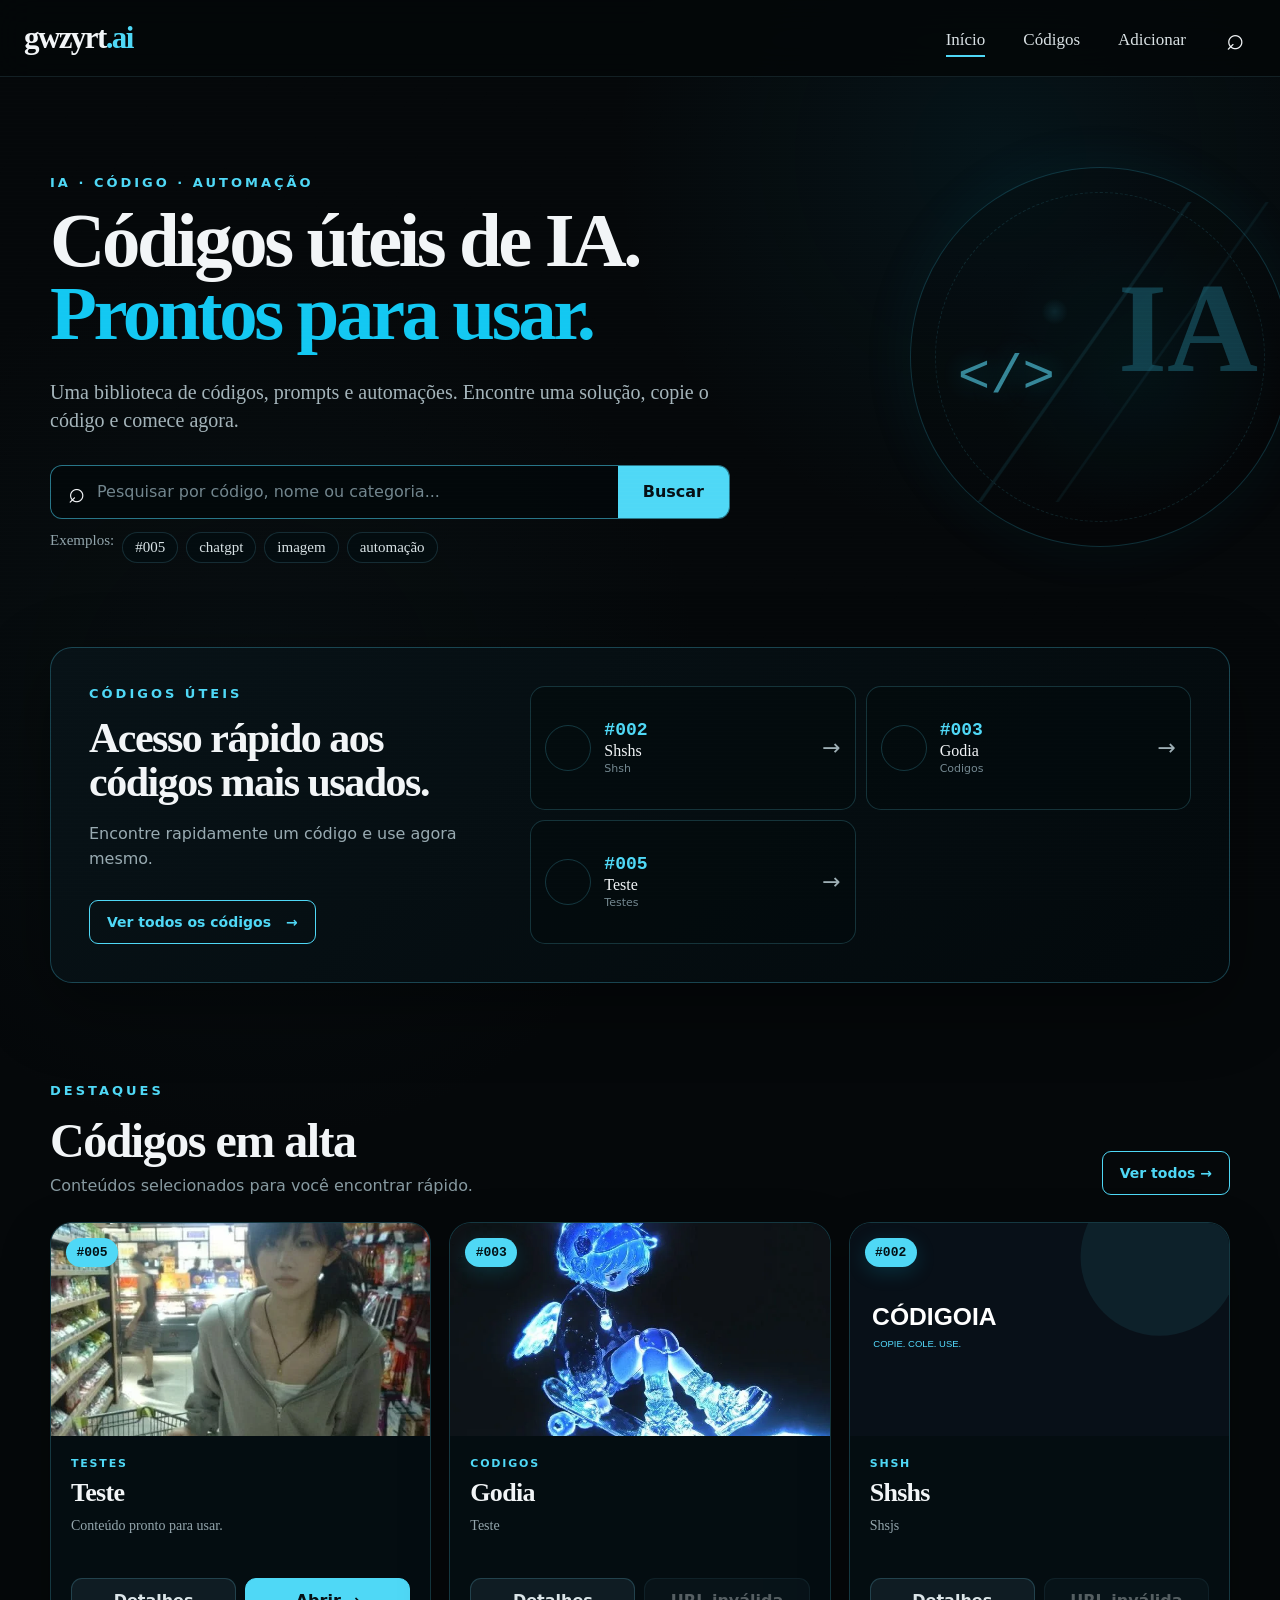
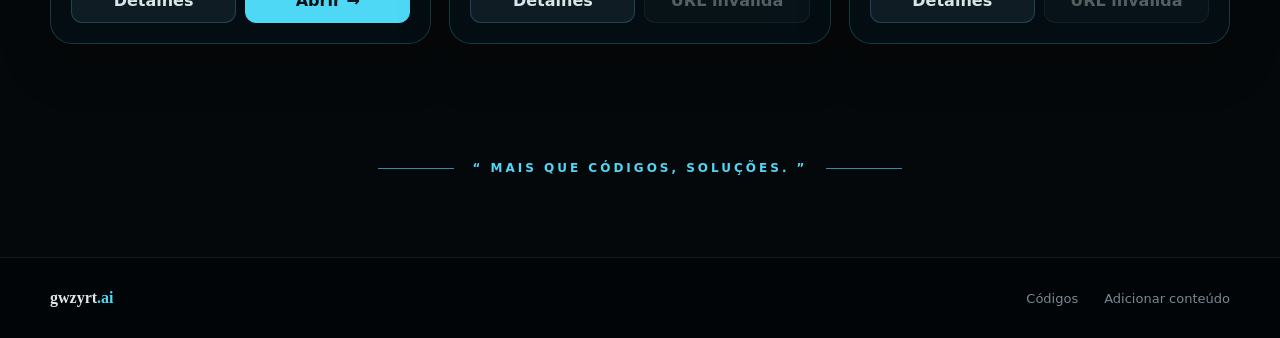
==== commit 04358143: "Add files via upload" ====
--- a/index.html
+++ b/index.html
@@ -1,15 +1,15 @@
 <!doctype html>
 <html lang="pt-BR">
 <head>
-<meta charset="utf-8"><meta name="viewport" content="width=device-width, initial-scale=1"><meta name="theme-color" content="#05080a"><meta name="description" content="CódigoIA — códigos, prompts e automações prontas para usar."><title>CódigoIA — Códigos úteis de IA</title><link rel="stylesheet" href="style.css?v=20260930">
+<meta charset="utf-8"><meta name="viewport" content="width=device-width, initial-scale=1"><meta name="theme-color" content="#05080a"><meta name="description" content="gwzyrt.ai — códigos, prompts e automações prontas para usar."><title>gwzyrt.ai — Códigos úteis de IA</title><link rel="stylesheet" href="style.css?v=20260930">
 </head>
 <body data-page="home">
 <div class="site-noise"></div>
-<header class="site-header"><div class="header-inner"><a class="brand" href="index.html">CÓDIGO<span>IA</span></a><nav class="main-nav"><a class="active" href="index.html">Início</a><a href="catalog.html">Códigos</a><a href="admin.html">Adicionar</a></nav><a class="header-search" href="catalog.html" aria-label="Pesquisar">⌕</a></div></header>
+<header class="site-header"><div class="header-inner"><a class="brand" href="index.html">gwzyrt<span>.ai</span></a><nav class="main-nav"><a class="active" href="index.html">Início</a><a href="catalog.html">Códigos</a><a href="admin.html">Adicionar</a></nav><a class="header-search" href="catalog.html" aria-label="Pesquisar">⌕</a></div></header>
 <main>
 <section class="hero container"><div class="hero-copy"><p class="eyebrow">IA · CÓDIGO · AUTOMAÇÃO</p><h1>Códigos úteis de IA.<br><span>Prontos para usar.</span></h1><p class="hero-text">Uma biblioteca de códigos, prompts e automações. Encontre uma solução, copie o código e comece agora.</p><form class="search-box" id="homeSearch"><span class="search-icon">⌕</span><input id="homeSearchInput" type="search" placeholder="Pesquisar por código, nome ou categoria..." autocomplete="off"><button>Buscar</button></form><div class="search-examples"><span>Exemplos:</span><button type="button" data-search="#005">#005</button><button type="button" data-search="chatgpt">chatgpt</button><button type="button" data-search="imagem">imagem</button><button type="button" data-search="automação">automação</button></div></div><div class="hero-art" aria-hidden="true"><div class="hero-circle"></div><div class="hero-lines"></div><span class="hero-code">&lt;/&gt;</span><span class="hero-ia">IA</span></div></section>
 <section class="quick-section container"><div class="quick-intro"><p class="eyebrow">CÓDIGOS ÚTEIS</p><h2>Acesso rápido aos<br>códigos mais usados.</h2><p>Encontre rapidamente um código e use agora mesmo.</p><a class="outline-btn" href="catalog.html">Ver todos os códigos <span>→</span></a></div><div class="quick-grid" id="quickCodes"><div class="loading-box">Carregando códigos...</div></div></section>
 <section class="featured-section container"><div class="section-heading"><div><p class="eyebrow">DESTAQUES</p><h2>Códigos em alta</h2><p>Conteúdos selecionados para você encontrar rápido.</p></div><a class="section-link" href="catalog.html">Ver todos →</a></div><div class="card-grid featured-grid" id="featured"><div class="loading-box">Carregando...</div></div></section>
 <section class="closing container"><span></span><p>“ MAIS QUE CÓDIGOS, SOLUÇÕES. ”</p><span></span></section>
-</main><footer class="site-footer"><div class="container footer-inner"><span>CÓDIGO<span>IA</span></span><a href="catalog.html">Códigos</a><a href="admin.html">Adicionar conteúdo</a></div></footer><script src="app.js?v=20260930"></script>
+</main><footer class="site-footer"><div class="container footer-inner"><span>gwzyrt<span>.ai</span></span><a href="catalog.html">Códigos</a><a href="admin.html">Adicionar conteúdo</a></div></footer><script src="app.js?v=20260930"></script>
 </body></html>
--- a/style.css
+++ b/style.css
@@ -1 +1,182 @@
 :root{--bg:#05080a;--panel:rgba(7,18,23,.93);--line:rgba(74,207,239,.25);--cyan:#4fd8f6;--cyan2:#13c8f2;--white:#f2f5f7;--muted:#93a6ae;--max:1180px;--shadow:0 22px 70px rgba(0,0,0,.42)}*{box-sizing:border-box}html{scroll-behavior:smooth}body{margin:0;min-height:100vh;color:var(--white);background:radial-gradient(circle at 78% 8%,rgba(10,105,130,.13),transparent 24rem),radial-gradient(circle at 20% 36%,rgba(26,73,82,.1),transparent 28rem),#05080a;font-family:Inter,ui-sans-serif,system-ui,-apple-system,"Segoe UI",sans-serif;overflow-x:hidden}body:before{content:"";position:fixed;inset:0;pointer-events:none;opacity:.28;background:repeating-linear-gradient(117deg,transparent 0 12px,rgba(255,255,255,.018) 13px,transparent 15px 33px),repeating-linear-gradient(7deg,transparent 0 25px,rgba(255,255,255,.012) 26px,transparent 28px 52px);z-index:-2}.site-noise{position:fixed;inset:0;pointer-events:none;z-index:20;opacity:.05;background:repeating-linear-gradient(0deg,rgba(255,255,255,.5) 0 1px,transparent 1px 4px);mix-blend-mode:overlay}.container{width:min(calc(100% - 48px),var(--max));margin-inline:auto}a{color:inherit;text-decoration:none}button,input,select{font:inherit}.site-header{position:sticky;top:0;z-index:50;background:rgba(4,7,9,.88);border-bottom:1px solid rgba(115,190,210,.14);backdrop-filter:blur(18px)}.header-inner{width:min(calc(100% - 48px),1320px);min-height:76px;margin:auto;display:flex;align-items:center;gap:28px}.brand{font-family:Georgia,"Times New Roman",serif;font-size:31px;font-weight:800;letter-spacing:-1.6px;white-space:nowrap}.brand span,.footer-inner>span span{color:var(--cyan)}.main-nav{display:flex;gap:38px;margin-left:auto}.main-nav a{position:relative;color:#d9e1e4;font-family:Georgia,serif;font-size:17px;padding:27px 0 24px}.main-nav a:after{content:"";position:absolute;left:0;right:0;bottom:17px;height:2px;background:var(--cyan);transform:scaleX(0);transition:.2s}.main-nav a:hover:after,.main-nav a.active:after{transform:scaleX(1)}.header-search{width:42px;height:42px;display:grid;place-items:center;color:var(--white);font-size:31px}.hero{position:relative;min-height:570px;display:flex;align-items:center;padding:90px 0 76px;isolation:isolate}.hero-copy{position:relative;z-index:2;width:min(720px,100%)}.eyebrow{margin:0 0 15px;color:var(--cyan);font-size:13px;font-weight:800;letter-spacing:3px;text-transform:uppercase}.hero h1,.catalog-head h1,.not-found h1{margin:0;font-family:Georgia,"Times New Roman",serif;font-size:clamp(52px,6vw,82px);line-height:.95;letter-spacing:-3.4px}.hero h1 span{color:var(--cyan2)}.hero-text{max-width:700px;margin:28px 0 30px;color:#a4b4ba;font-family:Georgia,serif;font-size:20px;line-height:1.38}.search-box,.catalog-search{width:min(680px,100%);min-height:54px;display:flex;align-items:center;border:1px solid rgba(74,207,239,.55);border-radius:12px;background:rgba(2,8,11,.8);overflow:hidden}.search-icon{padding-left:17px;font-size:29px}.search-box input,.catalog-search input{flex:1;min-width:0;border:0;outline:0;color:var(--white);background:transparent;padding:14px 12px}.search-box input::placeholder,.catalog-search input::placeholder{color:#71858d}.search-box button{align-self:stretch;border:0;padding:0 25px;color:#061015;background:var(--cyan);font-weight:800;cursor:pointer}.search-examples{display:flex;flex-wrap:wrap;gap:8px;margin-top:13px;color:#91a4ab;font:15px Georgia,serif}.search-examples button{border:1px solid rgba(102,191,215,.18);border-radius:999px;padding:6px 12px;color:#d8e2e5;background:rgba(4,13,17,.72);cursor:pointer}.hero-art{position:absolute;right:-90px;top:35px;width:570px;height:500px;pointer-events:none;z-index:1;opacity:.8}.hero-circle{position:absolute;right:30px;top:55px;width:380px;height:380px;border-radius:50%;border:1px solid rgba(62,208,240,.25);box-shadow:0 0 70px rgba(0,170,210,.08);background:radial-gradient(circle at 38% 38%,rgba(52,171,198,.18),transparent 4%),radial-gradient(circle at 60% 54%,rgba(13,85,104,.12),transparent 47%),rgba(2,7,9,.18)}.hero-circle:after{content:"";position:absolute;inset:24px;border-radius:50%;border:1px dashed rgba(92,213,236,.16)}.hero-lines{position:absolute;right:0;top:90px;width:100%;height:300px;background:linear-gradient(125deg,transparent 0 56%,rgba(66,202,231,.12) 56.2% 56.5%,transparent 56.7%),linear-gradient(125deg,transparent 0 66%,rgba(66,202,231,.08) 66.2% 66.4%,transparent 66.6%)}.hero-code{position:absolute;right:265px;top:235px;color:rgba(87,213,241,.75);font:54px monospace;text-shadow:0 0 25px rgba(47,202,236,.35)}.hero-ia{position:absolute;right:62px;top:145px;color:rgba(54,190,222,.34);font:800 126px Georgia,serif}.quick-section{display:grid;grid-template-columns:.9fr 1.5fr;gap:45px;padding:38px;border:1px solid rgba(70,193,220,.3);border-radius:22px;background:linear-gradient(135deg,rgba(8,19,24,.96),rgba(3,10,13,.94));box-shadow:var(--shadow)}.quick-intro h2,.section-heading h2,.catalog-meta h2,.about-box h2{margin:0;font-family:Georgia,"Times New Roman",serif;font-weight:800;letter-spacing:-1.5px}.quick-intro h2{font-size:clamp(30px,3.5vw,42px);line-height:1.05}.quick-intro>p:not(.eyebrow){max-width:370px;color:#98aab1;line-height:1.55;margin:18px 0 28px}.outline-btn,.section-link{display:inline-flex;align-items:center;gap:15px;border:1px solid var(--cyan);border-radius:9px;padding:13px 17px;color:var(--cyan);font-size:14px;font-weight:800}.outline-btn:hover,.section-link:hover{color:#071116;background:var(--cyan)}.quick-grid{display:grid;grid-template-columns:repeat(2,minmax(0,1fr));gap:10px}.quick-item{min-height:82px;display:flex;align-items:center;gap:13px;padding:12px 14px;border:1px solid rgba(87,195,218,.22);border-radius:15px;background:rgba(2,10,13,.6);transition:.2s}.quick-item:hover{border-color:rgba(74,207,239,.55);transform:translateY(-2px);background:rgba(8,25,31,.9)}.quick-icon{width:46px;height:46px;flex:0 0 46px;display:grid;place-items:center;border:1px solid rgba(83,212,239,.22);border-radius:50%;color:var(--cyan);font:17px monospace}.quick-text{min-width:0;display:grid;gap:2px}.quick-text strong{color:var(--cyan);font:900 18px monospace}.quick-text span{overflow:hidden;text-overflow:ellipsis;white-space:nowrap;font-family:Georgia,serif}.quick-text small{color:#73878f;font-size:11px}.quick-arrow{margin-left:auto;color:#9eafb5;font-size:22px}.featured-section{padding:100px 0 45px}.section-heading,.catalog-meta{display:flex;align-items:end;justify-content:space-between;gap:25px;margin-bottom:27px}.section-heading h2{font-size:clamp(35px,4vw,48px)}.section-heading>div>p:last-child{margin:8px 0 0;color:#879aa1}.card-grid{display:grid;grid-template-columns:repeat(3,minmax(0,1fr));gap:18px}.content-card{min-width:0;overflow:hidden;border:1px solid rgba(75,191,218,.24);border-radius:22px;background:rgba(5,15,19,.91);box-shadow:0 18px 50px rgba(0,0,0,.28);transition:.2s}.content-card:hover{transform:translateY(-5px);border-color:rgba(79,216,246,.55);box-shadow:0 25px 65px rgba(0,0,0,.42)}.card-image-wrap{position:relative;display:block;aspect-ratio:16/9;overflow:hidden;background:#091318}.card-image{width:100%;height:100%;display:block;object-fit:cover;transition:.35s}.content-card:hover .card-image{transform:scale(1.035)}.code-badge{position:absolute;left:15px;top:15px;display:inline-flex;min-width:52px;justify-content:center;padding:7px 10px;border-radius:999px;color:#031015;background:var(--cyan);font:900 13px monospace;box-shadow:0 5px 20px rgba(0,195,235,.18)}.card-body{padding:21px 20px 20px}.card-category,.detail-category span{color:var(--cyan);font-size:11px;font-weight:900;letter-spacing:1.8px;text-transform:uppercase}.card-body h3{margin:8px 0;font:800 26px Georgia,serif;letter-spacing:-.7px}.card-body p{min-height:43px;margin:0;color:#94a6ad;font:14px/1.4 Georgia,serif}.card-actions{display:grid;grid-template-columns:1fr 1fr;gap:9px;margin-top:19px}.action-btn{min-height:45px;display:inline-flex;align-items:center;justify-content:center;gap:8px;padding:9px 13px;border:1px solid rgba(97,184,207,.24);border-radius:11px;color:#dbe5e8;background:rgba(20,37,44,.78);font-weight:800;cursor:pointer;text-align:center}.action-btn:hover{border-color:rgba(74,207,239,.55)}.action-btn.primary{color:#061014;background:var(--cyan);border-color:var(--cyan)}.action-btn.disabled,.action-btn:disabled{opacity:.38;cursor:not-allowed}.secondary{background:rgba(17,31,38,.9)}.closing{display:flex;align-items:center;justify-content:center;gap:18px;padding:72px 0 82px}.closing span{width:76px;height:1px;background:var(--cyan);opacity:.65}.closing p{margin:0;color:var(--cyan);font-size:12px;font-weight:900;letter-spacing:3px}.site-footer{border-top:1px solid rgba(105,185,205,.12);background:rgba(2,5,7,.7)}.footer-inner{min-height:80px;display:flex;align-items:center;gap:26px;color:#778a91;font-size:13px}.footer-inner>span{margin-right:auto;color:#dfe6e8;font:800 16px Georgia,serif}.catalog-head{padding:80px 0 45px}.catalog-head h1{font-size:clamp(48px,6vw,72px)}.catalog-head>p:not(.eyebrow){margin:18px 0 26px;color:#95a8af;font:19px Georgia,serif}.catalog-search{max-width:820px}.result-count{min-width:38px;margin-right:12px;color:var(--cyan);font:900 16px monospace;text-align:center}.filter-row{display:flex;align-items:end;gap:12px;margin-top:15px}.filter-row label{display:grid;gap:6px}.filter-row label span{color:#71858d;font-size:11px;font-weight:800;letter-spacing:1px;text-transform:uppercase}.filter-row select,.clear-filter{height:42px;border:1px solid rgba(89,183,207,.23);border-radius:9px;padding:0 12px;color:#dbe6e9;background:#091419}.filter-row select{min-width:220px}.clear-filter{cursor:pointer}.catalog-section{padding-bottom:80px}.catalog-meta{align-items:center}.catalog-meta h2{font-size:28px}.catalog-hint{color:#71848b;font-size:13px}.catalog-hint strong{color:var(--cyan)}.empty-state,.loading-box{min-height:130px;display:flex;align-items:center;justify-content:center;flex-direction:column;gap:7px;grid-column:1/-1;border:1px dashed rgba(81,179,204,.2);border-radius:18px;color:#71868e;text-align:center;padding:25px}.empty-state strong{color:#dbe4e7}.item-page{padding:48px 0 90px}.back-link{display:inline-flex;margin-bottom:24px;color:#8fa4ab;font-size:14px}.back-link:hover{color:var(--cyan)}.detail-shell{display:grid;grid-template-columns:minmax(0,1.08fr) minmax(380px,.92fr);gap:54px;align-items:center;padding:25px 0 65px}.detail-image-frame{position:relative;min-height:480px;overflow:hidden;border:1px solid rgba(82,203,230,.28);border-radius:24px;background:#071014;box-shadow:var(--shadow)}.detail-image-frame img{width:100%;height:100%;min-height:480px;display:block;object-fit:cover}.detail-image-frame .code-badge{z-index:2;left:20px;top:20px}.detail-category{display:flex;align-items:center;gap:14px;margin-bottom:13px}.detail-category b{color:#dce7ea;font:1em monospace;letter-spacing:1px}.detail-info h1{margin:0;font:800 clamp(45px,5vw,72px)/.98 Georgia,serif;letter-spacing:-2.5px}.detail-description{max-width:620px;margin:23px 0;color:#9cafb6;font:20px/1.45 Georgia,serif}.tags{display:flex;flex-wrap:wrap;gap:7px;margin:18px 0}.tag{border:1px solid rgba(79,195,220,.22);border-radius:999px;padding:6px 10px;color:#8fa8b0;background:rgba(5,17,22,.75);font-size:11px}.code-callout{display:flex;align-items:center;justify-content:space-between;gap:18px;margin:26px 0 14px;padding:15px 16px;border:1px solid rgba(79,195,220,.25);border-radius:16px;background:rgba(9,26,32,.85)}.code-callout>div{display:flex;align-items:center;gap:16px}.code-callout span{max-width:100px;color:#83979f;font-size:11px;font-weight:800;line-height:1.2;text-transform:uppercase}.code-callout strong{color:var(--cyan);font:25px monospace}.copy-code{border:1px solid rgba(105,187,210,.25);border-radius:10px;padding:9px 13px;color:#dbe7e9;background:rgba(20,40,47,.8);font-weight:800;cursor:pointer}.detail-actions{display:flex;flex-wrap:wrap;gap:10px;margin-top:12px}.big-btn{min-height:52px;padding-inline:20px}.about-box{max-width:760px;margin-top:20px;padding:38px 45px;border:1px solid rgba(76,190,216,.22);border-radius:22px;background:linear-gradient(135deg,rgba(8,20,25,.94),rgba(4,12,16,.92))}.about-box h2{margin-top:4px;font-size:34px}.about-box p{margin:15px 0 0;color:#9aadb4;font:18px/1.5 Georgia,serif}.about-box strong{color:var(--cyan)}.not-found{min-height:62vh;display:flex;flex-direction:column;align-items:flex-start;justify-content:center;max-width:700px}.not-found p{color:#8da1a8;font:19px/1.5 Georgia,serif;margin:12px 0 25px}@media(max-width:1000px){.hero-art{right:-210px;opacity:.4}.quick-section{grid-template-columns:1fr}.detail-shell{grid-template-columns:1fr}.detail-image-frame,.detail-image-frame img{min-height:430px}}@media(max-width:760px){.container,.header-inner{width:min(calc(100% - 30px),var(--max))}.header-inner{min-height:66px;gap:10px}.brand{font-size:24px}.main-nav{gap:18px}.main-nav a{padding:23px 0 20px;font-size:14px}.header-search{display:none}.hero{min-height:auto;padding:58px 0 55px}.hero-art{display:none}.hero h1{font-size:clamp(44px,12vw,62px);letter-spacing:-2.5px}.hero-text{font-size:18px}.quick-section{padding:25px 18px;gap:28px}.quick-grid{grid-template-columns:1fr}.featured-section{padding-top:70px}.section-heading,.catalog-meta{align-items:flex-start;flex-direction:column}.card-grid,.catalog-grid{grid-template-columns:1fr}.catalog-head{padding:58px 0 35px}.catalog-head h1{font-size:52px}.filter-row{align-items:stretch;flex-direction:column}.filter-row select{width:100%}.clear-filter{width:fit-content}.detail-shell{gap:30px;padding-bottom:35px}.detail-image-frame,.detail-image-frame img{min-height:300px;max-height:440px}.detail-info h1{font-size:52px}.detail-description{font-size:18px}.code-callout{align-items:stretch;flex-direction:column}.code-callout>div{justify-content:space-between}.copy-code{width:100%}.detail-actions{display:grid;grid-template-columns:1fr}.about-box{padding:28px 23px}.closing{padding:55px 0 65px}.closing span{width:35px}.closing p{font-size:10px;letter-spacing:1.7px;text-align:center}.footer-inner{min-height:100px;flex-wrap:wrap;padding:20px 0}.footer-inner>span{width:100%}}@media(max-width:470px){.main-nav{gap:13px}.main-nav a{font-size:13px}.hero h1{font-size:43px}.search-box button{padding-inline:16px}.search-examples span{width:100%}.quick-item{min-height:75px}.quick-icon{width:40px;height:40px;flex-basis:40px}.card-body{padding:18px 16px 17px}.card-body h3{font-size:24px}.detail-info h1{font-size:44px}.detail-image-frame,.detail-image-frame img{min-height:245px}.code-callout>div{gap:8px}.code-callout strong{font-size:22px}}
+
+
+/* ===== gwzyrt.ai admin ===== */
+.admin{padding:45px 0 80px}
+.admin-heading{align-items:center}
+
+.form{
+  display:grid;
+  grid-template-columns:1fr 1fr;
+  gap:14px;
+}
+.field{
+  display:flex;
+  flex-direction:column;
+  gap:7px;
+}
+.field.full{grid-column:1/-1}
+.field label{
+  font-size:12px;
+  color:#9fb3be;
+  font-weight:700;
+}
+.field input,.field textarea,.field select{
+  width:100%;
+  background:#0c141b;
+  color:#fff;
+  border:1px solid var(--line);
+  border-radius:10px;
+  padding:11px 12px;
+  outline:none;
+}
+.field input:focus,.field textarea:focus,.field select:focus{
+  border-color:#35647a;
+  box-shadow:0 0 0 3px rgba(85,220,255,.07);
+}
+.field textarea{
+  min-height:110px;
+  resize:vertical;
+}
+.field-help{
+  color:#708894;
+  font-size:11px;
+}
+.invalid-field{
+  border-color:#a33a43!important;
+  box-shadow:0 0 0 3px rgba(163,58,67,.08)!important;
+}
+.preview{
+  width:min(420px,100%);
+  max-height:260px;
+  object-fit:cover;
+  border-radius:14px;
+  border:1px solid var(--line);
+  margin-top:12px;
+}
+.notice{
+  padding:12px 14px;
+  border:1px solid #254657;
+  background:#0d1d26;
+  border-radius:10px;
+  color:#a9c8d5;
+  margin:16px 0;
+}
+.adminnav{
+  display:flex;
+  gap:8px;
+  flex-wrap:wrap;
+}
+.admin-actions{margin-top:0}
+
+
+.status{
+  display:inline-flex;
+  padding:5px 8px;
+  border-radius:999px;
+  font-size:10px;
+  background:#13202a;
+  color:#a8bbc6;
+}
+.tablewrap{
+  overflow:auto;
+  border:1px solid var(--line);
+  border-radius:14px;
+}
+.admin-table{
+  width:100%;
+  border-collapse:collapse;
+  min-width:700px;
+}
+.admin-table th,.admin-table td{
+  padding:12px;
+  text-align:left;
+  border-bottom:1px solid var(--line);
+  font-size:13px;
+}
+.admin-table th{color:#9fb3be}
+.row-actions{display:flex;gap:7px;flex-wrap:wrap}
+
+.mobile-library{display:none}
+.library-card{
+  background:linear-gradient(180deg,#101923,#0c131a);
+  border:1px solid var(--line);
+  border-radius:16px;
+  padding:16px;
+}
+.library-top{
+  display:flex;
+  justify-content:space-between;
+  gap:12px;
+  align-items:flex-start;
+}
+.library-card h3{margin:5px 0 0;font-size:18px}
+.library-category{
+  color:var(--muted);
+  margin:8px 0 15px;
+  font-size:13px;
+}
+.library-actions{
+  display:grid;
+  grid-template-columns:1fr 1fr;
+  gap:8px;
+}
+.library-actions .btn{width:100%}
+
+.toast{
+  position:fixed;
+  right:18px;
+  bottom:18px;
+  max-width:min(360px,calc(100vw - 36px));
+  padding:13px 16px;
+  border-radius:12px;
+  background:#10202a;
+  border:1px solid #2a5263;
+  box-shadow:0 12px 40px #0008;
+  z-index:100;
+}
+.success{
+  border-color:#2c6146!important;
+  background:#0d2117!important;
+}
+.muted{color:var(--muted)}
+.dropzone{
+  border:1px dashed #315467;
+  padding:18px;
+  border-radius:12px;
+  text-align:center;
+}
+.dropzone input{display:block;margin:10px auto}
+.socialbox{
+  width:100%;
+  min-height:300px;
+  background:#0c141b;
+  color:#fff;
+  border:1px solid var(--line);
+  border-radius:12px;
+  padding:14px;
+  resize:vertical;
+}
+
+
+@media(max-width:850px){
+  .admin .form{grid-template-columns:1fr}
+  .admin .field.full{grid-column:auto}
+}
+@media(max-width:650px){
+  .admin{padding:28px 0 55px}
+  .admin-heading{flex-direction:column;align-items:stretch}
+  .adminnav{display:grid;grid-template-columns:1fr 1fr;width:100%}
+  .adminnav .btn{width:100%}
+  .form{gap:12px}
+  .admin-actions{display:grid;grid-template-columns:1fr 1fr;gap:8px}
+  .admin-actions .btn{width:100%}
+  .tablewrap{display:none}
+  .mobile-library{display:grid;gap:10px}
+  .socialbox{min-height:220px}
+}
+@media(max-width:420px){
+  .admin-actions{grid-template-columns:1fr}
+  .library-actions{grid-template-columns:1fr}
+}
+
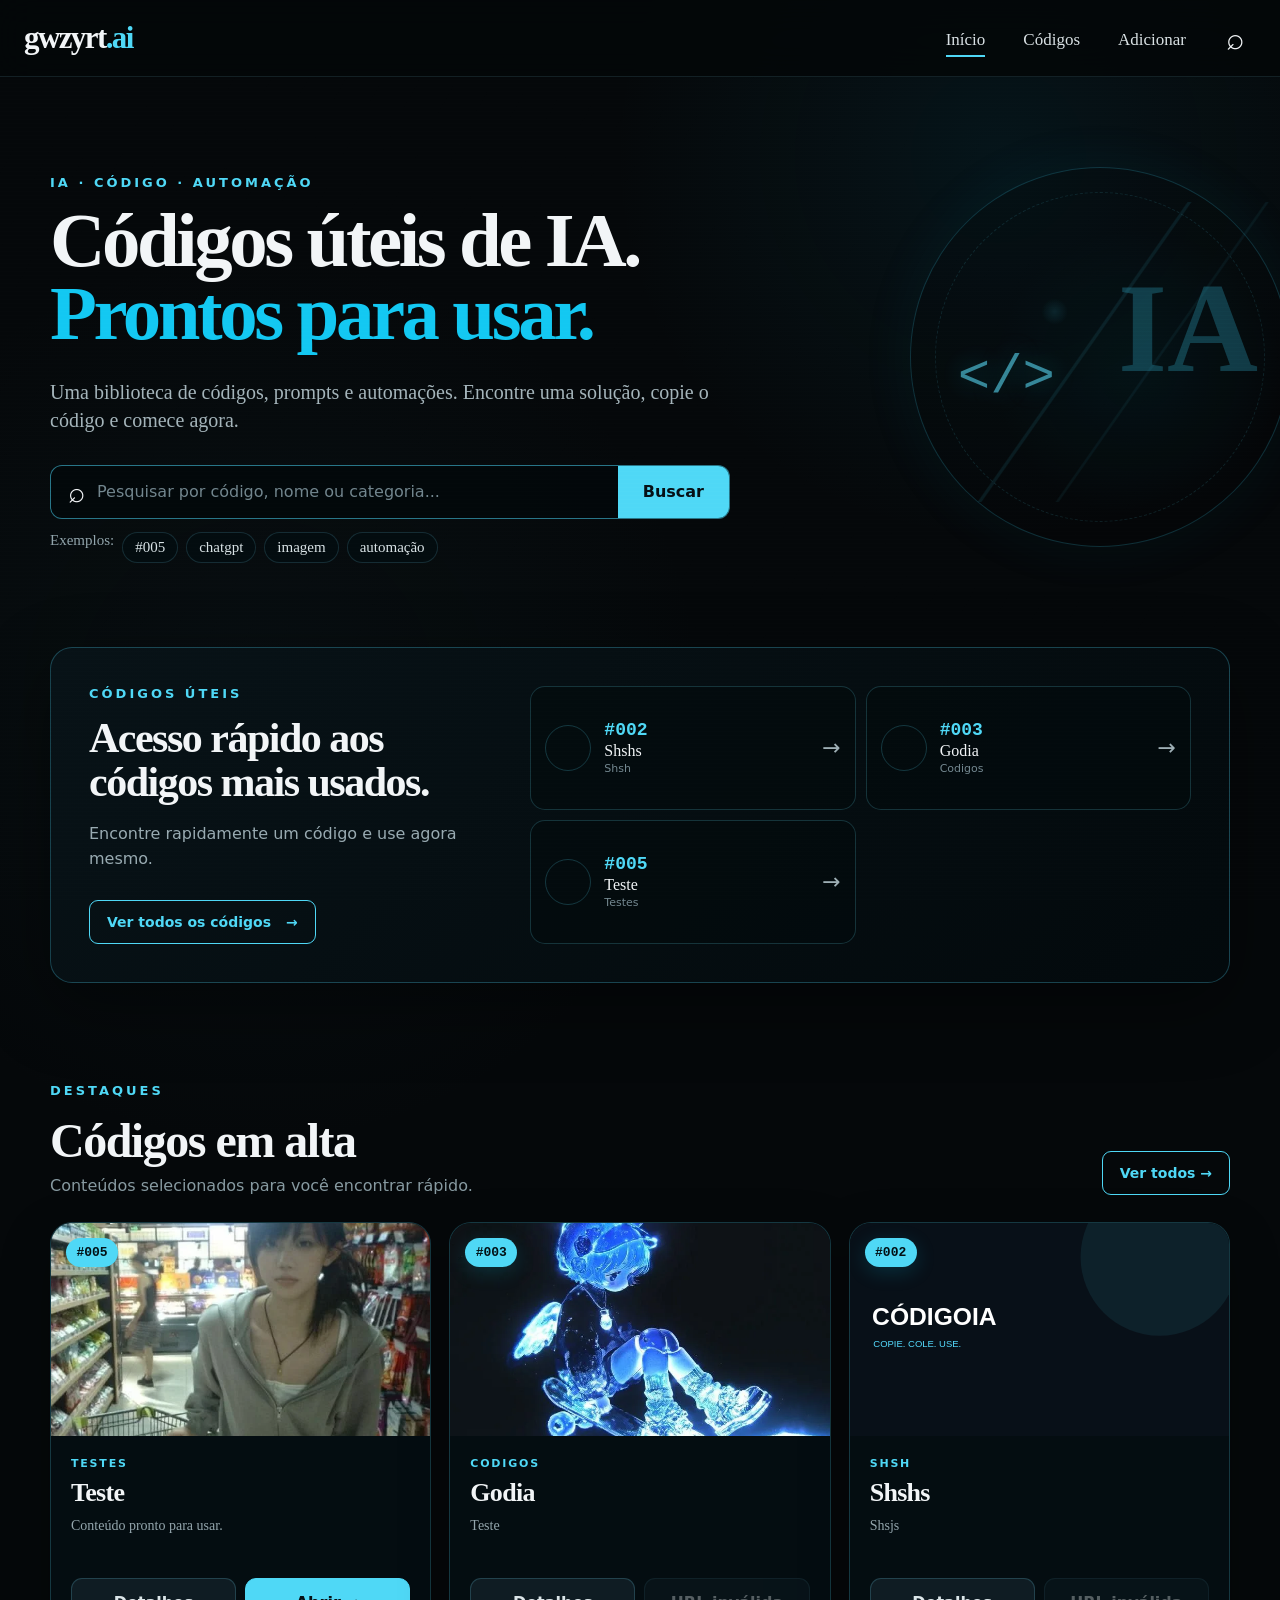
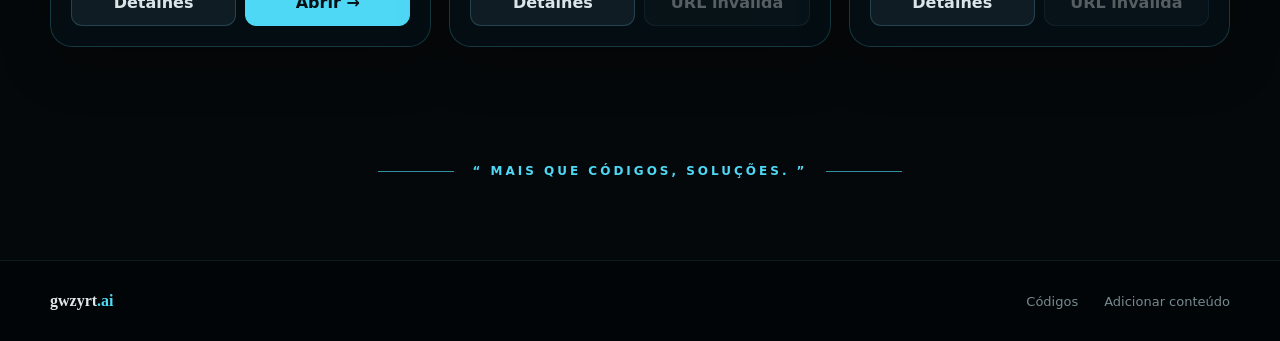
==== commit 86978020: "Add files via upload" ====
--- a/index.html
+++ b/index.html
@@ -5,7 +5,7 @@
 </head>
 <body data-page="home">
 <div class="site-noise"></div>
-<header class="site-header"><div class="header-inner"><a class="brand" href="index.html">gwzyrt<span>.ai</span></a><nav class="main-nav"><a class="active" href="index.html">Início</a><a href="catalog.html">Códigos</a><a href="admin.html">Adicionar</a></nav><a class="header-search" href="catalog.html" aria-label="Pesquisar">⌕</a></div></header>
+<header class="site-header"><div class="header-inner"><a class="brand" href="index.html">gwzyrt<span>.ai</span></a><button class="menu-toggle" id="menuToggle" type="button" aria-label="Abrir menu" aria-expanded="false" aria-controls="mainNav">☰</button><nav class="main-nav" id="mainNav"><a class="active" href="index.html">Início</a><a href="catalog.html">Códigos</a><a href="admin.html">Adicionar</a></nav><a class="header-search" href="catalog.html" aria-label="Pesquisar">⌕</a></div></header>
 <main>
 <section class="hero container"><div class="hero-copy"><p class="eyebrow">IA · CÓDIGO · AUTOMAÇÃO</p><h1>Códigos úteis de IA.<br><span>Prontos para usar.</span></h1><p class="hero-text">Uma biblioteca de códigos, prompts e automações. Encontre uma solução, copie o código e comece agora.</p><form class="search-box" id="homeSearch"><span class="search-icon">⌕</span><input id="homeSearchInput" type="search" placeholder="Pesquisar por código, nome ou categoria..." autocomplete="off"><button>Buscar</button></form><div class="search-examples"><span>Exemplos:</span><button type="button" data-search="#005">#005</button><button type="button" data-search="chatgpt">chatgpt</button><button type="button" data-search="imagem">imagem</button><button type="button" data-search="automação">automação</button></div></div><div class="hero-art" aria-hidden="true"><div class="hero-circle"></div><div class="hero-lines"></div><span class="hero-code">&lt;/&gt;</span><span class="hero-ia">IA</span></div></section>
 <section class="quick-section container"><div class="quick-intro"><p class="eyebrow">CÓDIGOS ÚTEIS</p><h2>Acesso rápido aos<br>códigos mais usados.</h2><p>Encontre rapidamente um código e use agora mesmo.</p><a class="outline-btn" href="catalog.html">Ver todos os códigos <span>→</span></a></div><div class="quick-grid" id="quickCodes"><div class="loading-box">Carregando códigos...</div></div></section>
--- a/style.css
+++ b/style.css
@@ -180,3 +180,534 @@
   .library-actions{grid-template-columns:1fr}
 }
 
+
+
+/* ===== gwzyrt.ai mobile-first refinement ===== */
+.menu-toggle{
+  display:none;
+  width:44px;
+  height:44px;
+  margin-left:auto;
+  border:1px solid rgba(74,207,239,.28);
+  border-radius:10px;
+  color:var(--white);
+  background:rgba(7,18,23,.9);
+  cursor:pointer;
+  font-size:22px;
+  line-height:1;
+}
+.menu-toggle:focus-visible,
+.main-nav a:focus-visible,
+.header-search:focus-visible,
+button:focus-visible,
+a:focus-visible,
+input:focus-visible,
+select:focus-visible,
+textarea:focus-visible{
+  outline:2px solid var(--cyan);
+  outline-offset:3px;
+}
+button,
+.action-btn,
+.btn,
+.search-examples button,
+.clear-filter,
+.copy-code{
+  -webkit-tap-highlight-color:transparent;
+}
+.search-box input,
+.catalog-search input,
+.field input,
+.field textarea,
+.field select{
+  font-size:16px;
+}
+.field input,
+.field select{
+  min-height:48px;
+}
+.field textarea{
+  min-height:120px;
+}
+.btn{
+  min-height:46px;
+  padding:10px 15px;
+}
+.action-btn{
+  min-height:48px;
+}
+@media(max-width:760px){
+  .container,
+  .header-inner{
+    width:calc(100% - 28px);
+  }
+
+  .site-header{
+    z-index:100;
+  }
+
+  .header-inner{
+    min-height:64px;
+    gap:8px;
+  }
+
+  .brand{
+    font-size:25px;
+  }
+
+  .menu-toggle{
+    display:grid;
+    place-items:center;
+  }
+
+  .main-nav{
+    position:absolute;
+    left:14px;
+    right:14px;
+    top:calc(100% + 8px);
+    display:none;
+    flex-direction:column;
+    gap:4px;
+    margin:0;
+    padding:8px;
+    border:1px solid rgba(74,207,239,.22);
+    border-radius:16px;
+    background:rgba(5,11,14,.98);
+    box-shadow:0 18px 50px rgba(0,0,0,.5);
+  }
+
+  .main-nav.open{
+    display:flex;
+  }
+
+  .main-nav a{
+    width:100%;
+    min-height:48px;
+    display:flex;
+    align-items:center;
+    padding:0 14px;
+    border-radius:10px;
+    font-size:16px;
+  }
+
+  .main-nav a:hover,
+  .main-nav a.active{
+    background:rgba(79,216,246,.08);
+  }
+
+  .main-nav a:after{
+    display:none;
+  }
+
+  .header-search{
+    display:grid;
+    width:44px;
+    height:44px;
+    font-size:28px;
+  }
+
+  .hero{
+    padding:52px 0 48px;
+  }
+
+  .hero h1{
+    font-size:clamp(42px,12vw,60px);
+    line-height:.98;
+    letter-spacing:-2.3px;
+  }
+
+  .hero-text{
+    margin:20px 0 22px;
+    font-size:18px;
+  }
+
+  .search-box,
+  .catalog-search{
+    min-height:52px;
+  }
+
+  .search-box{
+    flex-wrap:wrap;
+    overflow:visible;
+    border-radius:13px;
+    gap:0;
+  }
+
+  .search-box .search-icon{
+    height:52px;
+    display:grid;
+    place-items:center;
+    padding-left:14px;
+  }
+
+  .search-box input{
+    height:52px;
+  }
+
+  .search-box button{
+    width:100%;
+    min-height:48px;
+    border-radius:0 0 11px 11px;
+  }
+
+  .search-examples{
+    gap:7px;
+  }
+
+  .search-examples button{
+    min-height:40px;
+    padding:7px 11px;
+  }
+
+  .quick-section{
+    padding:22px 16px;
+    border-radius:18px;
+  }
+
+  .quick-intro h2{
+    font-size:32px;
+  }
+
+  .outline-btn,
+  .section-link{
+    min-height:46px;
+  }
+
+  .quick-grid,
+  .card-grid,
+  .catalog-grid{
+    grid-template-columns:1fr;
+  }
+
+  .quick-item{
+    min-height:78px;
+    padding:12px;
+  }
+
+  .featured-section{
+    padding:64px 0 28px;
+  }
+
+  .section-heading,
+  .catalog-meta{
+    align-items:flex-start;
+    flex-direction:column;
+    gap:12px;
+  }
+
+  .section-heading h2{
+    font-size:36px;
+  }
+
+  .catalog-head{
+    padding:52px 0 32px;
+  }
+
+  .catalog-head h1{
+    font-size:50px;
+    letter-spacing:-2.5px;
+  }
+
+  .catalog-head>p:not(.eyebrow){
+    font-size:18px;
+  }
+
+  .catalog-search{
+    width:100%;
+  }
+
+  .catalog-search input{
+    min-width:0;
+  }
+
+  .filter-row{
+    width:100%;
+    flex-direction:column;
+    align-items:stretch;
+  }
+
+  .filter-row label,
+  .filter-row select,
+  .clear-filter{
+    width:100%;
+  }
+
+  .clear-filter{
+    min-height:46px;
+  }
+
+  .catalog-section{
+    padding-bottom:60px;
+  }
+
+  .content-card{
+    border-radius:18px;
+  }
+
+  .card-image-wrap{
+    aspect-ratio:16/10;
+  }
+
+  .card-body{
+    padding:18px 16px 16px;
+  }
+
+  .card-body h3{
+    font-size:24px;
+  }
+
+  .card-actions{
+    grid-template-columns:1fr;
+  }
+
+  .detail-shell{
+    grid-template-columns:1fr;
+    gap:26px;
+    padding-bottom:34px;
+  }
+
+  .detail-image-frame{
+    min-height:0;
+    aspect-ratio:16/10;
+    max-height:none;
+  }
+
+  .detail-image-frame img{
+    min-height:0;
+    height:100%;
+    max-height:none;
+  }
+
+  .detail-info h1{
+    font-size:48px;
+    letter-spacing:-2px;
+  }
+
+  .detail-description{
+    font-size:18px;
+    margin:18px 0;
+  }
+
+  .code-callout{
+    align-items:stretch;
+    flex-direction:column;
+    margin-top:22px;
+  }
+
+  .code-callout>div{
+    justify-content:space-between;
+  }
+
+  .copy-code{
+    width:100%;
+    min-height:46px;
+  }
+
+  .detail-actions{
+    display:grid;
+    grid-template-columns:1fr;
+  }
+
+  .big-btn{
+    width:100%;
+  }
+
+  .about-box{
+    padding:25px 19px;
+  }
+
+  .about-box h2{
+    font-size:30px;
+  }
+
+  .closing{
+    padding:48px 0 58px;
+  }
+
+  .closing span{
+    width:28px;
+  }
+
+  .closing p{
+    font-size:9px;
+    letter-spacing:1.4px;
+  }
+
+  .footer-inner{
+    min-height:0;
+    padding:20px 0 24px;
+    display:grid;
+    grid-template-columns:1fr 1fr;
+    gap:10px 16px;
+  }
+
+  .footer-inner>span{
+    grid-column:1/-1;
+    margin:0 0 5px;
+  }
+
+  /* Admin */
+  .admin{
+    padding:30px 0 58px;
+  }
+
+  .admin-heading{
+    gap:16px;
+  }
+
+  .adminnav{
+    display:grid;
+    grid-template-columns:1fr 1fr;
+    width:100%;
+  }
+
+  .adminnav .btn{
+    width:100%;
+  }
+
+  .form{
+    grid-template-columns:1fr;
+    gap:12px;
+  }
+
+  .admin .field.full{
+    grid-column:auto;
+  }
+
+  .field{
+    gap:6px;
+  }
+
+  .field input,
+  .field select{
+    min-height:50px;
+  }
+
+  .field textarea{
+    min-height:135px;
+  }
+
+  .admin-actions{
+    display:grid;
+    grid-template-columns:1fr 1fr;
+    gap:9px;
+  }
+
+  .admin-actions .btn{
+    width:100%;
+  }
+
+  .dropzone{
+    padding:15px 12px;
+  }
+
+  .dropzone input{
+    width:100%;
+    margin:9px 0;
+  }
+
+  .preview{
+    width:100%;
+    max-height:230px;
+  }
+
+  .tablewrap{
+    display:none;
+  }
+
+  .mobile-library{
+    display:grid;
+    gap:10px;
+  }
+
+  .library-card{
+    padding:15px;
+  }
+
+  .library-actions{
+    grid-template-columns:1fr 1fr;
+  }
+
+  .socialbox{
+    min-height:230px;
+  }
+
+  .toast{
+    left:14px;
+    right:14px;
+    bottom:14px;
+    max-width:none;
+  }
+}
+@media(max-width:430px){
+  .container,
+  .header-inner{
+    width:calc(100% - 22px);
+  }
+
+  .header-inner{
+    min-height:60px;
+  }
+
+  .brand{
+    font-size:23px;
+  }
+
+  .header-search{
+    display:none;
+  }
+
+  .hero{
+    padding-top:42px;
+  }
+
+  .hero h1{
+    font-size:42px;
+  }
+
+  .hero-text{
+    font-size:17px;
+  }
+
+  .catalog-head h1{
+    font-size:44px;
+  }
+
+  .catalog-hint{
+    font-size:12px;
+  }
+
+  .detail-info h1{
+    font-size:42px;
+  }
+
+  .detail-image-frame{
+    aspect-ratio:4/3;
+  }
+
+  .adminnav,
+  .admin-actions,
+  .library-actions{
+    grid-template-columns:1fr;
+  }
+
+  .admin-actions .btn,
+  .library-actions .btn{
+    min-height:48px;
+  }
+
+  .footer-inner{
+    grid-template-columns:1fr;
+  }
+
+  .footer-inner a{
+    min-height:40px;
+    display:flex;
+    align-items:center;
+  }
+}
+@media(min-width:761px){
+  .main-nav{
+    display:flex!important;
+  }
+}
